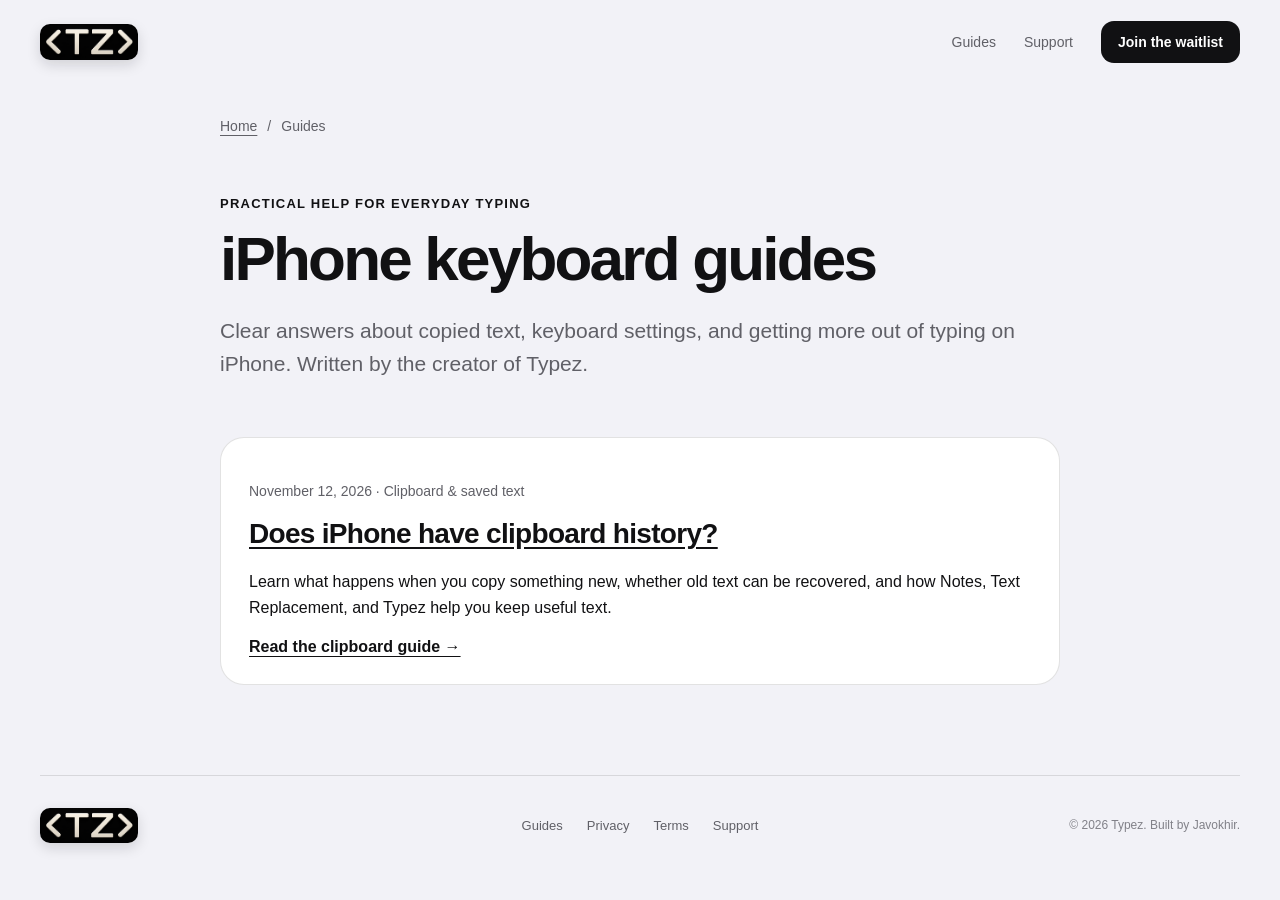
==== guides/index.html @ f47f4e6c "Schedule three weekly guides from a reviewed content queue" ====
<!doctype html>
<html lang="en">
  <head>
    <meta charset="utf-8" />
    <meta name="viewport" content="width=device-width, initial-scale=1" />
    <title>iPhone Keyboard Guides — Typez</title>
    <meta name="description" content="Practical iPhone keyboard guides from Typez. Learn about clipboard history, saving copied text, and making everyday typing easier." />
    <link rel="canonical" href="https://typez.app/guides/" />
    <meta property="og:title" content="iPhone Keyboard Guides" />
    <meta property="og:description" content="Practical iPhone keyboard guides from Typez. Learn about clipboard history, saving copied text, and making everyday typing easier." />
    <meta property="og:url" content="https://typez.app/guides/" />
    <meta property="og:type" content="website" />
    <meta property="og:image" content="https://typez.app/assets/typez-clipboard.jpg" />
    <meta property="og:image:alt" content="Typez keyboard clipboard with saved text" />
    <meta name="twitter:card" content="summary_large_image" />
    <meta name="theme-color" content="#f2f2f7" />
    <link rel="icon" type="image/png" href="/assets/typez-icon.png" />
    <link rel="apple-touch-icon" href="/assets/typez-icon.png" />
    <link rel="stylesheet" href="/styles.css?v=7" />
    <link rel="stylesheet" href="/guides.css?v=1" />
    <script type="application/ld+json">{
  "@context": "https://schema.org",
  "@type": "CollectionPage",
  "name": "iPhone keyboard guides",
  "url": "https://typez.app/guides/",
  "hasPart": {
    "@type": "Article",
    "headline": "Does iPhone Have Clipboard History? How to Save Copied Text",
    "url": "https://typez.app/guides/iphone-clipboard-history/"
  }
}</script>
  </head>
  <body>
    <a class="skip-link" href="#main-content">Skip to content</a>
    <header class="site-header shell">
      <a class="brand" href="/" aria-label="Typez home"><img class="brand-logo" src="/assets/typez-logo.png" width="450" height="165" alt="Typez" /></a>
      <nav class="site-nav" aria-label="Main navigation">
        <a class="mobile-link" href="/guides/">Guides</a>
        <a href="/support">Support</a>
        <a class="nav-cta" href="/#waitlist">Join the waitlist</a>
      </nav>
    </header>
    <main id="main-content" class="guide-shell shell">
      <nav class="breadcrumbs" aria-label="Breadcrumb"><a href="/">Home</a><span aria-hidden="true">/</span><span aria-current="page">Guides</span></nav>
      <header class="guides-header"><p class="eyebrow">Practical help for everyday typing</p><h1>iPhone keyboard guides</h1><p class="guide-deck">Clear answers about copied text, keyboard settings, and getting more out of typing on iPhone. Written by the creator of Typez.</p></header>
      <!-- GUIDE CARDS -->
      <article class="guide-card">
        <p class="guide-card-date"><time datetime="2026-11-12">November 12, 2026</time> · Clipboard &amp; saved text</p>
        <h2><a href="/guides/iphone-clipboard-history/">Does iPhone have clipboard history?</a></h2>
        <p>Learn what happens when you copy something new, whether old text can be recovered, and how Notes, Text Replacement, and Typez help you keep useful text.</p>
        <a class="guide-card-link" href="/guides/iphone-clipboard-history/">Read the clipboard guide →</a>
      </article>
      <!-- /GUIDE CARDS -->
    </main>
    <footer class="site-footer shell">
      <a class="footer-brand" href="/" aria-label="Typez home"><img class="brand-logo" src="/assets/typez-logo.png" width="450" height="165" alt="Typez" /></a>
      <div class="footer-links"><a href="/guides/">Guides</a><a href="/privacy.html">Privacy</a><a href="/terms.html">Terms</a><a href="/support">Support</a></div>
      <p>© 2026 Typez. Built by Javokhir.</p>
    </footer>
    <script defer src="https://cdn.vercel-insights.com/v1/script.js"></script>
  </body>
</html>
---- styles.css ----
:root {
  color-scheme: light;
  --canvas: #f2f2f7;
  --surface: #ffffff;
  --ink: #111113;
  --muted: #606067;
  --faint: #818188;
  --line: rgba(17, 17, 19, 0.12);
  --blue: #1769e0;
  --radius-large: 36px;
  --radius-medium: 26px;
  --shadow: 0 32px 90px rgba(20, 20, 24, 0.15),
    0 4px 18px rgba(20, 20, 24, 0.08);
}

* {
  box-sizing: border-box;
}

html {
  scroll-behavior: smooth;
}

body {
  margin: 0;
  overflow-x: hidden;
  background: var(--canvas);
  color: var(--ink);
  font-family: -apple-system, BlinkMacSystemFont, "SF Pro Display", "SF Pro Text",
    "Helvetica Neue", Arial, sans-serif;
  -webkit-font-smoothing: antialiased;
  text-rendering: optimizeLegibility;
}

a {
  color: inherit;
}

.shell {
  width: min(1200px, calc(100% - 48px));
  margin-inline: auto;
}

.site-header {
  display: flex;
  min-height: 84px;
  align-items: center;
  justify-content: space-between;
}

.brand,
.footer-brand {
  display: inline-flex;
  align-items: center;
  text-decoration: none;
}

.brand-logo {
  display: block;
  width: 98px;
  height: auto;
  border-radius: 10px;
  box-shadow: 0 5px 14px rgba(17, 17, 19, 0.14);
}

.site-nav {
  display: flex;
  align-items: center;
  gap: 28px;
  font-size: 14px;
}

.site-nav a,
.footer-links a {
  color: var(--muted);
  text-decoration: none;
  transition: color 160ms ease, background 160ms ease, transform 160ms ease;
}

.site-nav a:hover,
.footer-links a:hover,
.site-nav a[aria-current="page"],
.footer-links a[aria-current="page"] {
  color: var(--ink);
}

.site-nav .nav-cta {
  display: inline-grid;
  min-height: 42px;
  place-items: center;
  padding-inline: 17px;
  border-radius: 13px;
  background: var(--ink);
  color: white;
  font-weight: 650;
}

.site-nav .nav-cta:hover {
  background: #343438;
  color: white;
  transform: translateY(-1px);
}

.hero {
  display: grid;
  min-height: 760px;
  grid-template-columns: minmax(0, 0.94fr) minmax(470px, 1.06fr);
  align-items: center;
  gap: clamp(48px, 6vw, 84px);
  padding-block: 64px 112px;
}

.hero-copy {
  position: relative;
  z-index: 1;
}

.eyebrow {
  margin: 0 0 15px;
  color: var(--ink);
  font-size: 13px;
  font-weight: 730;
  letter-spacing: 0.095em;
  text-transform: uppercase;
}

h1,
h2,
h3,
p {
  text-wrap: pretty;
}

.hero h1 {
  max-width: 650px;
  margin: 0;
  font-size: clamp(58px, 5.6vw, 82px);
  font-weight: 740;
  letter-spacing: -0.07em;
  line-height: 0.92;
}

.hero-text {
  max-width: 560px;
  margin: 28px 0 0;
  color: var(--muted);
  font-size: clamp(19px, 1.8vw, 23px);
  letter-spacing: -0.025em;
  line-height: 1.42;
}

.hero-actions {
  display: flex;
  align-items: center;
  gap: 20px;
  margin-top: 34px;
}

.primary-button {
  display: inline-grid;
  min-height: 54px;
  place-items: center;
  padding: 0 22px;
  border: 0;
  border-radius: 15px;
  background: var(--ink);
  color: white;
  font-family: inherit;
  font-size: 15px;
  font-weight: 680;
  text-decoration: none;
  cursor: pointer;
  transition: background 160ms ease, transform 160ms ease;
}

.primary-button:hover {
  background: #343438;
  transform: translateY(-1px);
}

.visually-hidden {
  position: absolute;
  width: 1px;
  height: 1px;
  padding: 0;
  overflow: hidden;
  clip-path: inset(50%);
  white-space: nowrap;
}

.waitlist {
  margin-top: 30px;
  scroll-margin-top: 30px;
}

.waitlist-intro,
.waitlist-note,
.waitlist-status {
  color: var(--muted);
  font-size: 13px;
  line-height: 1.5;
}

.waitlist-intro {
  margin: 0 0 12px;
}

.waitlist-fields {
  display: flex;
  flex-wrap: wrap;
  gap: 10px;
}

.waitlist-fields input {
  flex: 1 1 190px;
  min-width: 0;
  min-height: 54px;
  padding: 0 16px;
  border: 1px solid var(--line);
  border-radius: 999px;
  background: var(--surface);
  color: var(--ink);
  font: inherit;
  font-size: 16px;
}

.waitlist-fields .primary-button {
  flex: 0 0 auto;
  border-radius: 999px;
}

.waitlist-fields input:focus-visible,
.primary-button:focus-visible {
  outline: 2px solid var(--blue);
  outline-offset: 3px;
}

.waitlist-fields button:disabled {
  opacity: 0.65;
  cursor: wait;
  transform: none;
}

.waitlist-status:empty {
  display: none;
}

.waitlist-status {
  margin: 12px 0 0;
  color: var(--ink);
}

.waitlist-status[data-error="true"] {
  color: #a12424;
}

.waitlist-note {
  margin: 12px 0 0;
}

.waitlist-note a {
  text-underline-offset: 3px;
}

.text-link {
  color: white;
  font-size: 15px;
  font-weight: 650;
  text-decoration: none;
}

.dark-link {
  color: var(--ink);
}

.text-link span {
  display: inline-block;
  margin-left: 4px;
  transition: transform 160ms ease;
}

.text-link:hover span {
  transform: translateX(3px);
}

.dark-link:hover span {
  transform: translateY(3px);
}

.hero-product {
  position: relative;
  display: grid;
  place-items: center;
}

.hero-product::before {
  position: absolute;
  width: 92%;
  aspect-ratio: 1;
  border-radius: 50%;
  background: linear-gradient(145deg, #ffffff 0%, #d9d9e1 100%);
  content: "";
  filter: blur(8px);
}

.demo-frame {
  position: relative;
  width: min(100%, 410px);
  margin: 0;
  padding: 9px;
  border: 1px solid rgba(255, 255, 255, 0.1);
  border-radius: 38px;
  background: #0a0a0c;
  box-shadow: var(--shadow);
  overflow: hidden;
  transform: rotate(1deg);
}

.demo-video {
  display: block;
  width: 100%;
  aspect-ratio: 1206 / 1754;
  border-radius: 29px 29px 20px 20px;
  background: #000;
  object-fit: cover;
}

.demo-frame figcaption {
  display: flex;
  min-height: 48px;
  align-items: center;
  justify-content: space-between;
  gap: 18px;
  padding: 5px 10px 0;
  color: rgba(255, 255, 255, 0.54);
  font-size: 11px;
  font-weight: 600;
}

.demo-frame figcaption span:first-child {
  display: inline-flex;
  align-items: center;
  gap: 7px;
  color: rgba(255, 255, 255, 0.82);
}

.demo-frame figcaption i {
  width: 7px;
  height: 7px;
  border-radius: 50%;
  background: #30d158;
  box-shadow: 0 0 0 4px rgba(48, 209, 88, 0.1);
}

.clipboard-section {
  padding-block: 12px 48px;
  scroll-margin-top: 30px;
}

.clipboard-card {
  display: grid;
  grid-template-columns: minmax(0, 0.86fr) minmax(480px, 1.14fr);
  align-items: center;
  gap: 36px;
  overflow: hidden;
  border: 1px solid var(--line);
  border-radius: var(--radius-large);
  background: var(--surface);
}

.clipboard-copy {
  padding: 64px 0 64px 64px;
}

.clipboard-copy h2 {
  max-width: 520px;
}

.clipboard-copy > p:not(.eyebrow) {
  max-width: 540px;
  margin: 24px 0 0;
  color: var(--muted);
  font-size: 18px;
  line-height: 1.55;
}

.clipboard-benefits {
  display: flex;
  flex-wrap: wrap;
  gap: 8px;
  margin: 30px 0 0;
  padding: 0;
  list-style: none;
}

.clipboard-benefits li {
  padding: 9px 12px;
  border: 1px solid var(--line);
  border-radius: 999px;
  background: var(--canvas);
  font-size: 12px;
  font-weight: 650;
}

.clipboard-media {
  align-self: center;
  margin: 20px;
  overflow: hidden;
  border-radius: 26px;
  background: #111113;
}

.clipboard-media img {
  display: block;
  width: 100%;
  height: auto;
}

.clipboard-media figcaption {
  display: flex;
  min-height: 46px;
  align-items: center;
  padding-inline: 18px;
  color: rgba(255, 255, 255, 0.72);
  font-size: 11px;
  font-weight: 620;
}

.clipboard-media figcaption::before {
  width: 7px;
  height: 7px;
  margin-right: 8px;
  border-radius: 50%;
  background: #30d158;
  box-shadow: 0 0 0 4px rgba(48, 209, 88, 0.1);
  content: "";
}

.feature-section {
  padding-block: 70px 64px;
  scroll-margin-top: 30px;
}

.section-heading {
  max-width: 850px;
  margin-bottom: 52px;
}

.section-heading h2,
.clipboard-copy h2,
.privacy-card h2,
.final-cta h2 {
  margin: 0;
  font-size: clamp(44px, 5vw, 72px);
  font-weight: 720;
  letter-spacing: -0.06em;
  line-height: 0.98;
}

.feature-grid {
  display: grid;
  grid-template-columns: repeat(3, 1fr);
  gap: 18px;
}

.feature-card {
  min-width: 0;
  min-height: 250px;
  padding: 30px;
  border: 1px solid var(--line);
  border-radius: var(--radius-medium);
  background: var(--surface);
}

.feature-number {
  color: var(--faint);
  font-family: ui-monospace, SFMono-Regular, Menlo, monospace;
  font-size: 11px;
  font-weight: 650;
  letter-spacing: 0.04em;
  text-transform: uppercase;
}

.feature-card h3 {
  margin: 52px 0 12px;
  font-size: clamp(27px, 2.6vw, 36px);
  font-weight: 690;
  letter-spacing: -0.045em;
  line-height: 1.02;
}

.feature-card p {
  max-width: 520px;
  margin: 0;
  color: var(--muted);
  font-size: 16px;
  line-height: 1.5;
}

.privacy-section {
  padding-block: 80px 72px;
  scroll-margin-top: 30px;
}

.privacy-card {
  display: grid;
  grid-template-columns: minmax(0, 1fr) minmax(360px, 0.86fr);
  align-items: end;
  gap: 72px;
  padding: 64px;
  border-radius: var(--radius-large);
  background: var(--ink);
  color: white;
}

.privacy-symbol {
  display: grid;
  width: 56px;
  height: 56px;
  place-items: center;
  margin-bottom: 42px;
  border: 1px solid rgba(255, 255, 255, 0.14);
  border-radius: 16px;
  background: rgba(255, 255, 255, 0.09);
  color: white;
  font-size: 30px;
  font-weight: 700;
}

.privacy-card .eyebrow {
  color: rgba(255, 255, 255, 0.54);
}

.privacy-card h2 {
  max-width: 620px;
}

.privacy-content > p {
  margin: 0 0 28px;
  color: rgba(255, 255, 255, 0.68);
  font-size: 18px;
  line-height: 1.55;
}

.privacy-points {
  margin: 0 0 30px;
  padding: 0;
  list-style: none;
}

.privacy-points li {
  position: relative;
  padding: 13px 0 13px 27px;
  border-top: 1px solid rgba(255, 255, 255, 0.12);
  color: rgba(255, 255, 255, 0.86);
  font-size: 14px;
  font-weight: 560;
}

.privacy-points li:last-child {
  border-bottom: 1px solid rgba(255, 255, 255, 0.12);
}

.privacy-points li::before {
  position: absolute;
  top: 13px;
  left: 2px;
  color: white;
  content: "✓";
  font-weight: 760;
}

.final-cta {
  padding-block: 88px 104px;
  text-align: center;
}

.final-cta .hero-text {
  margin-inline: auto;
}

.final-cta h2 {
  max-width: 900px;
  margin-inline: auto;
}

.final-download {
  margin-top: 34px;
}

.site-footer {
  display: grid;
  grid-template-columns: 1fr auto 1fr;
  align-items: center;
  gap: 32px;
  padding-block: 32px;
  border-top: 1px solid var(--line);
}

.footer-links {
  display: flex;
  flex-wrap: wrap;
  gap: 24px;
  font-size: 13px;
}

.site-footer > p {
  margin: 0;
  color: var(--faint);
  font-size: 12px;
  text-align: right;
}

.legal-page {
  max-width: 900px;
  padding-block: 100px 120px;
}

.legal-header {
  padding-bottom: 60px;
  border-bottom: 1px solid var(--line);
}

.legal-header h1 {
  margin: 0;
  font-size: clamp(58px, 8vw, 92px);
  font-weight: 720;
  letter-spacing: -0.07em;
  line-height: 0.95;
}

.legal-updated {
  margin: 20px 0 0;
  color: var(--faint);
  font-size: 13px;
}

.legal-intro {
  max-width: 730px;
  margin: 34px 0 0;
  color: var(--muted);
  font-size: 21px;
  line-height: 1.55;
}

.legal-content {
  padding-top: 30px;
}

.legal-content section {
  padding-block: 34px;
  border-bottom: 1px solid var(--line);
}

.legal-content h2 {
  margin: 0 0 18px;
  font-size: 24px;
  font-weight: 680;
  letter-spacing: -0.025em;
}

.legal-content p,
.legal-content li {
  color: var(--muted);
  font-size: 16px;
  line-height: 1.75;
}

.legal-content p {
  margin: 0;
}

.legal-content p + p,
.legal-content ul + p {
  margin-top: 16px;
}

.legal-content ul {
  margin: 14px 0 0;
  padding-left: 22px;
}

.legal-content li + li {
  margin-top: 7px;
}

.legal-content a {
  color: var(--blue);
  text-underline-offset: 3px;
}

.legal-footer {
  max-width: 1200px;
}

.support-page {
  padding-block: 90px 100px;
}

.support-hero {
  display: grid;
  grid-template-columns: minmax(0, 1.2fr) minmax(0, 0.8fr);
  align-items: center;
  gap: 64px;
}

.support-hero h1 {
  margin: 0;
  font-size: clamp(52px, 6.5vw, 84px);
  font-weight: 740;
  letter-spacing: -0.065em;
  line-height: 0.98;
}

.support-intro {
  max-width: 540px;
  margin: 28px 0 0;
  color: var(--muted);
  font-size: 20px;
  line-height: 1.55;
}

.support-contact {
  padding: 36px;
  border: 1px solid var(--line);
  border-radius: var(--radius-medium);
  background: var(--surface);
}

.support-contact h2 {
  margin: 0 0 16px;
  font-size: 30px;
  letter-spacing: -0.04em;
}

.support-contact p:not(.eyebrow) {
  color: var(--muted);
  font-size: 16px;
  line-height: 1.6;
}

.support-email {
  display: inline-block;
  margin-block: 8px;
  font-size: clamp(20px, 2.3vw, 28px);
  font-weight: 650;
  letter-spacing: -0.035em;
  overflow-wrap: anywhere;
  text-underline-offset: 5px;
}

.support-contact .support-contact-note {
  margin-bottom: 0;
  font-size: 13px;
}

.support-help {
  display: grid;
  grid-template-columns: minmax(0, 0.65fr) minmax(0, 1fr);
  gap: 64px;
  margin-top: 100px;
  padding-top: 64px;
  border-top: 1px solid var(--line);
}

.support-section-heading h2 {
  margin: 0;
  font-size: clamp(32px, 3.5vw, 44px);
  font-weight: 720;
  letter-spacing: -0.05em;
  line-height: 1.08;
}

.support-questions details {
  padding-block: 22px;
  border-bottom: 1px solid var(--line);
}

.support-questions details:first-child {
  padding-top: 0;
}

.support-questions summary {
  cursor: pointer;
  font-size: 18px;
  font-weight: 650;
  line-height: 1.5;
}

.support-answer {
  padding-top: 12px;
}

.support-answer p,
.support-answer li {
  color: var(--muted);
  font-size: 16px;
  line-height: 1.75;
}

.support-answer p {
  margin: 0;
}

.support-answer p + p {
  margin-top: 14px;
}

.support-answer ol,
.support-answer ul {
  margin: 0 0 14px;
  padding-left: 24px;
}

.support-answer li + li {
  margin-top: 6px;
}

.support-answer a {
  color: var(--blue);
  text-underline-offset: 3px;
}

.support-page a:focus-visible,
.support-questions summary:focus-visible {
  outline: 2px solid var(--blue);
  outline-offset: 5px;
  border-radius: 4px;
}

@media (max-width: 1020px) {
  .hero {
    min-height: 0;
    grid-template-columns: 1fr;
    gap: 72px;
    padding-block: 96px 110px;
  }

  .hero-copy {
    max-width: 760px;
    margin-inline: auto;
    text-align: center;
  }

  .hero h1,
  .hero-text {
    margin-inline: auto;
  }

  .hero-actions {
    justify-content: center;
  }

  .waitlist {
    max-width: 520px;
    margin-inline: auto;
  }

  .hero-product {
    width: min(100%, 620px);
    margin-inline: auto;
  }

  .clipboard-card {
    grid-template-columns: 1fr;
    gap: 0;
  }

  .clipboard-copy {
    padding: 52px 52px 28px;
  }

  .clipboard-media {
    margin: 0 24px 24px;
  }

  .privacy-card {
    grid-template-columns: 1fr;
    align-items: start;
    gap: 52px;
  }

  .privacy-symbol {
    margin-bottom: 34px;
  }
}

@media (max-width: 720px) {
  .support-page {
    padding-block: 56px 72px;
  }

  .support-hero,
  .support-help {
    grid-template-columns: 1fr;
    gap: 32px;
  }

  .support-intro {
    font-size: 18px;
  }

  .support-contact {
    padding: 26px;
  }

  .support-email {
    font-size: 25px;
  }

  .support-help {
    margin-top: 56px;
    padding-top: 40px;
  }

  .shell {
    width: min(100% - 28px, 1200px);
  }

  .site-header {
    min-height: 70px;
  }

  .brand-logo {
    width: 88px;
    border-radius: 9px;
  }

  .site-nav {
    gap: 13px;
  }

  .site-nav > a {
    display: none;
  }

  .site-nav > .nav-cta,
  .site-nav > .mobile-link {
    display: inline-grid;
  }

  .site-nav .nav-cta {
    min-height: 39px;
    padding-inline: 14px;
    border-radius: 12px;
  }

  .hero {
    gap: 56px;
    padding-block: 72px 90px;
  }

  .hero h1 {
    font-size: clamp(52px, 15.5vw, 72px);
  }

  .hero-text {
    font-size: 18px;
  }

  .hero-actions {
    flex-direction: column;
  }

  .primary-button {
    width: min(100%, 340px);
  }

  .waitlist-fields .primary-button {
    flex: 1 0 auto;
  }

  .demo-frame {
    width: min(100%, 390px);
    border-radius: 32px;
    transform: none;
  }

  .demo-video {
    border-radius: 24px 24px 16px 16px;
  }

  .feature-section {
    padding-block: 82px 36px;
  }

  .clipboard-section {
    padding-block: 8px 28px;
  }

  .clipboard-card {
    border-radius: 28px;
  }

  .clipboard-copy {
    padding: 34px 24px 24px;
  }

  .clipboard-copy > p:not(.eyebrow) {
    margin-top: 20px;
    font-size: 17px;
  }

  .clipboard-benefits {
    margin-top: 24px;
  }

  .clipboard-media {
    margin: 0 12px 12px;
    border-radius: 20px;
  }

  .section-heading {
    margin-bottom: 34px;
  }

  .section-heading h2,
  .clipboard-copy h2,
  .privacy-card h2,
  .final-cta h2 {
    font-size: clamp(40px, 12vw, 56px);
  }

  .feature-grid {
    grid-template-columns: 1fr;
  }

  .feature-card {
    min-height: 0;
    padding: 24px;
    border-radius: 24px;
  }

  .feature-card h3 {
    margin-top: 34px;
  }

  .privacy-section {
    padding-block: 64px 38px;
  }

  .privacy-card {
    gap: 38px;
    padding: 34px 24px;
    border-radius: 28px;
  }

  .privacy-symbol {
    margin-bottom: 30px;
  }

  .privacy-content > p {
    font-size: 17px;
  }

  .final-cta {
    padding-block: 72px 88px;
  }

  .site-footer {
    grid-template-columns: 1fr auto;
  }

  .site-footer > p {
    grid-column: 1 / -1;
    text-align: left;
  }

  .footer-links {
    gap: 15px;
  }

  .legal-page {
    padding-block: 70px 90px;
  }

  .legal-header {
    padding-bottom: 44px;
  }

  .legal-header h1 {
    font-size: clamp(52px, 16vw, 72px);
  }

  .legal-intro {
    font-size: 18px;
  }
}

@media (prefers-reduced-motion: reduce) {
  html {
    scroll-behavior: auto;
  }

  *,
  *::before,
  *::after {
    scroll-behavior: auto !important;
    animation-duration: 0.01ms !important;
    animation-iteration-count: 1 !important;
    transition-duration: 0.01ms !important;
  }
}
---- guides.css ----
.skip-link { position: absolute; top: -80px; left: 16px; z-index: 10; padding: 12px 18px; background: var(--ink); color: white; }
.skip-link:focus { top: 12px; }
.guide-shell { max-width: 840px; padding-block: 34px 90px; }
.breadcrumbs { display: flex; flex-wrap: wrap; gap: 10px; margin-bottom: 44px; color: var(--muted); font-size: 14px; }
.breadcrumbs a { text-underline-offset: 4px; }
.guide-header h1, .guides-header h1 { margin: 14px 0 22px; font-size: clamp(36px, 6vw, 62px); line-height: 1.08; letter-spacing: -0.045em; text-wrap: balance; }
.guide-deck { color: var(--muted); font-size: 21px; line-height: 1.55; }
.guide-byline { margin: 24px 0 34px; color: var(--muted); font-size: 14px; line-height: 1.7; }
.guide-answer, .guide-toc, .guide-cta, .guide-card { padding: 28px; border: 1px solid var(--line); border-radius: 24px; background: var(--surface); }
.guide-body { font-size: 18px; line-height: 1.75; overflow-wrap: break-word; }
.guide-body h2 { margin: 52px 0 18px; font-size: clamp(26px, 4vw, 34px); line-height: 1.2; letter-spacing: -0.025em; scroll-margin-top: 24px; }
.guide-body h3 { margin: 28px 0 12px; font-size: 22px; line-height: 1.3; }
.guide-body p { margin: 16px 0; }
.guide-body li + li { margin-top: 10px; }
.guide-body a:not(.primary-button), .guide-card a { text-underline-offset: 4px; }
.guide-answer p { margin: 0; }
.guide-toc { margin-top: 26px; }
.guide-toc h2, .guide-cta h2 { margin: 0 0 16px; }
.guide-toc ol { margin-bottom: 0; padding-left: 24px; }
.guide-figure { margin: 32px 0; }
.guide-figure img { display: block; width: 100%; height: auto; border-radius: 20px; }
.guide-figure figcaption { margin-top: 12px; color: var(--muted); font-size: 14px; line-height: 1.5; }
.guide-table-wrap { overflow-x: auto; margin-block: 24px; border: 1px solid var(--line); border-radius: 16px; }
.guide-table { width: 100%; border-collapse: collapse; font-size: 16px; background: var(--surface); }
.guide-table caption { padding: 16px; text-align: left; font-weight: 650; }
.guide-table th, .guide-table td { padding: 16px; border-top: 1px solid var(--line); text-align: left; vertical-align: top; }
.guide-table th { font-weight: 650; }
.guide-cta { margin-top: 48px; }
.guide-cta .primary-button { margin-top: 8px; text-decoration: none; }
.guide-sources { font-size: 16px; color: var(--muted); }
.guides-header { padding-block: 18px 36px; }
.guide-card h2 { margin: 12px 0 18px; font-size: 28px; line-height: 1.2; letter-spacing: -0.025em; }
.guide-card p { line-height: 1.65; }
.guide-card-date { color: var(--muted); font-size: 14px; }
.guide-card-link { font-weight: 650; }
@media (max-width: 720px) {
  .guide-shell { padding-top: 22px; }
  .breadcrumbs { margin-bottom: 30px; }
  .guide-deck { font-size: 19px; }
  .guide-body { font-size: 17px; }
  .guide-answer, .guide-toc, .guide-cta, .guide-card { padding: 22px; }
  .guide-table th, .guide-table td { padding: 12px; }
}
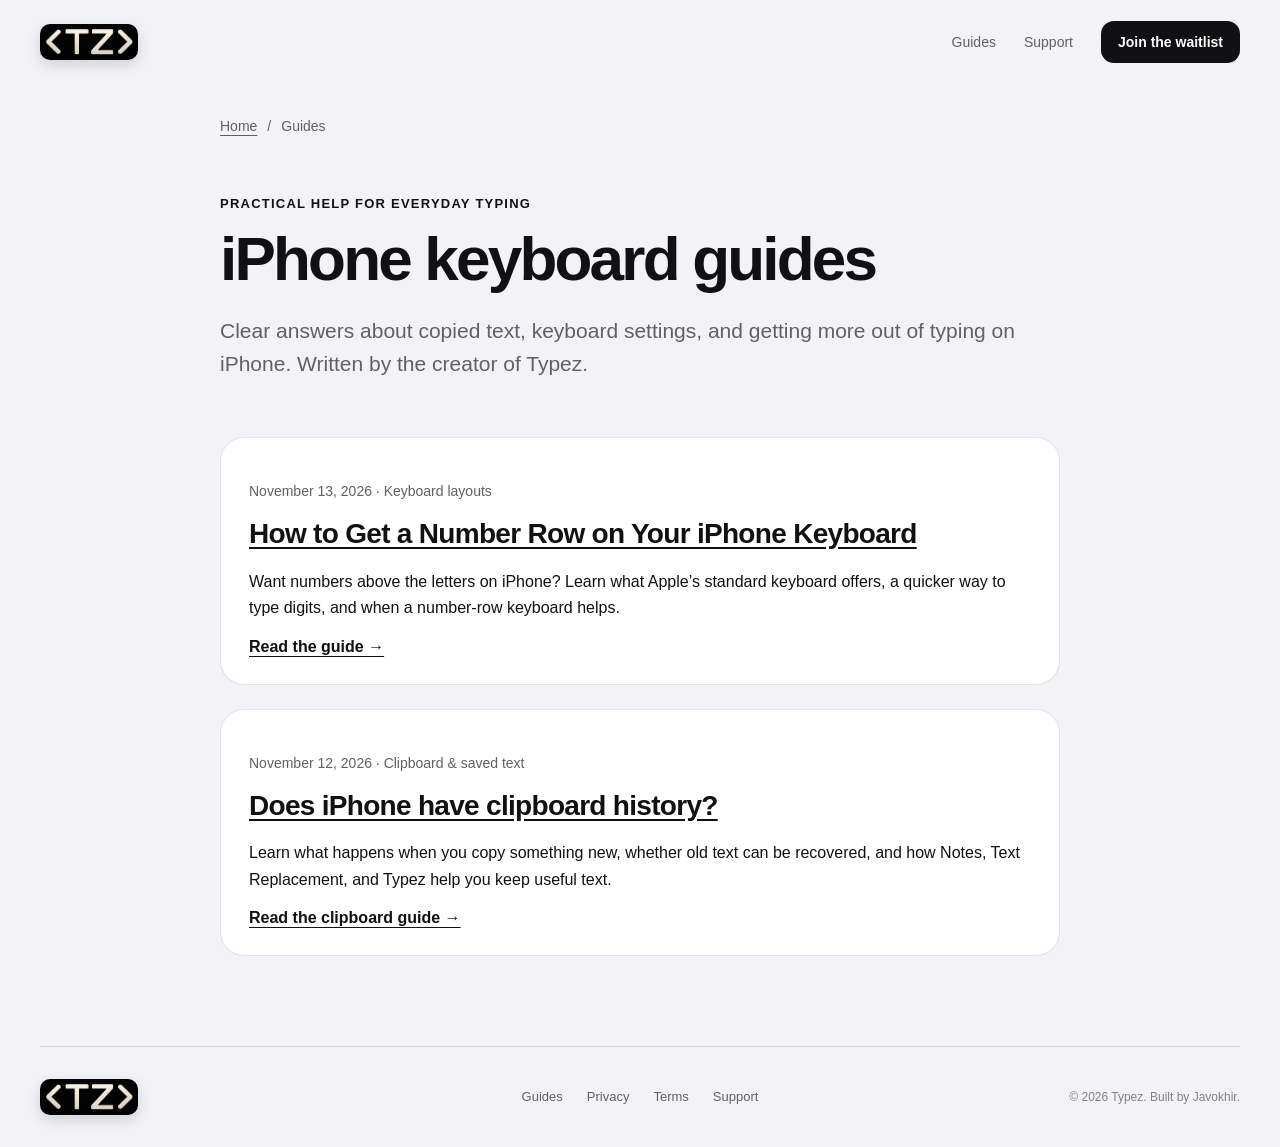
==== commit b4cbd96f: "Publish scheduled iPhone keyboard guide" ====
--- a/guides/index.html
+++ b/guides/index.html
@@ -23,11 +23,18 @@
   "@type": "CollectionPage",
   "name": "iPhone keyboard guides",
   "url": "https://typez.app/guides/",
-  "hasPart": {
-    "@type": "Article",
-    "headline": "Does iPhone Have Clipboard History? How to Save Copied Text",
-    "url": "https://typez.app/guides/iphone-clipboard-history/"
-  }
+  "hasPart": [
+    {
+      "@type": "Article",
+      "headline": "Does iPhone Have Clipboard History? How to Save Copied Text",
+      "url": "https://typez.app/guides/iphone-clipboard-history/"
+    },
+    {
+      "@type": "Article",
+      "headline": "How to Get a Number Row on Your iPhone Keyboard",
+      "url": "https://typez.app/guides/iphone-keyboard-number-row/"
+    }
+  ]
 }</script>
   </head>
   <body>
@@ -45,6 +52,12 @@
       <header class="guides-header"><p class="eyebrow">Practical help for everyday typing</p><h1>iPhone keyboard guides</h1><p class="guide-deck">Clear answers about copied text, keyboard settings, and getting more out of typing on iPhone. Written by the creator of Typez.</p></header>
       <!-- GUIDE CARDS -->
       <article class="guide-card">
+        <p class="guide-card-date"><time datetime="2026-11-13">November 13, 2026</time> · Keyboard layouts</p>
+        <h2><a href="/guides/iphone-keyboard-number-row/">How to Get a Number Row on Your iPhone Keyboard</a></h2>
+        <p>Want numbers above the letters on iPhone? Learn what Apple’s standard keyboard offers, a quicker way to type digits, and when a number-row keyboard helps.</p>
+        <a class="guide-card-link" href="/guides/iphone-keyboard-number-row/">Read the guide →</a>
+      </article>
+      <article class="guide-card">
         <p class="guide-card-date"><time datetime="2026-11-12">November 12, 2026</time> · Clipboard &amp; saved text</p>
         <h2><a href="/guides/iphone-clipboard-history/">Does iPhone have clipboard history?</a></h2>
         <p>Learn what happens when you copy something new, whether old text can be recovered, and how Notes, Text Replacement, and Typez help you keep useful text.</p>
--- a/guides.css
+++ b/guides.css
@@ -30,6 +30,7 @@
 .guide-sources { font-size: 16px; color: var(--muted); }
 .guides-header { padding-block: 18px 36px; }
 .guide-card h2 { margin: 12px 0 18px; font-size: 28px; line-height: 1.2; letter-spacing: -0.025em; }
+.guide-card + .guide-card { margin-top: 24px; }
 .guide-card p { line-height: 1.65; }
 .guide-card-date { color: var(--muted); font-size: 14px; }
 .guide-card-link { font-weight: 650; }
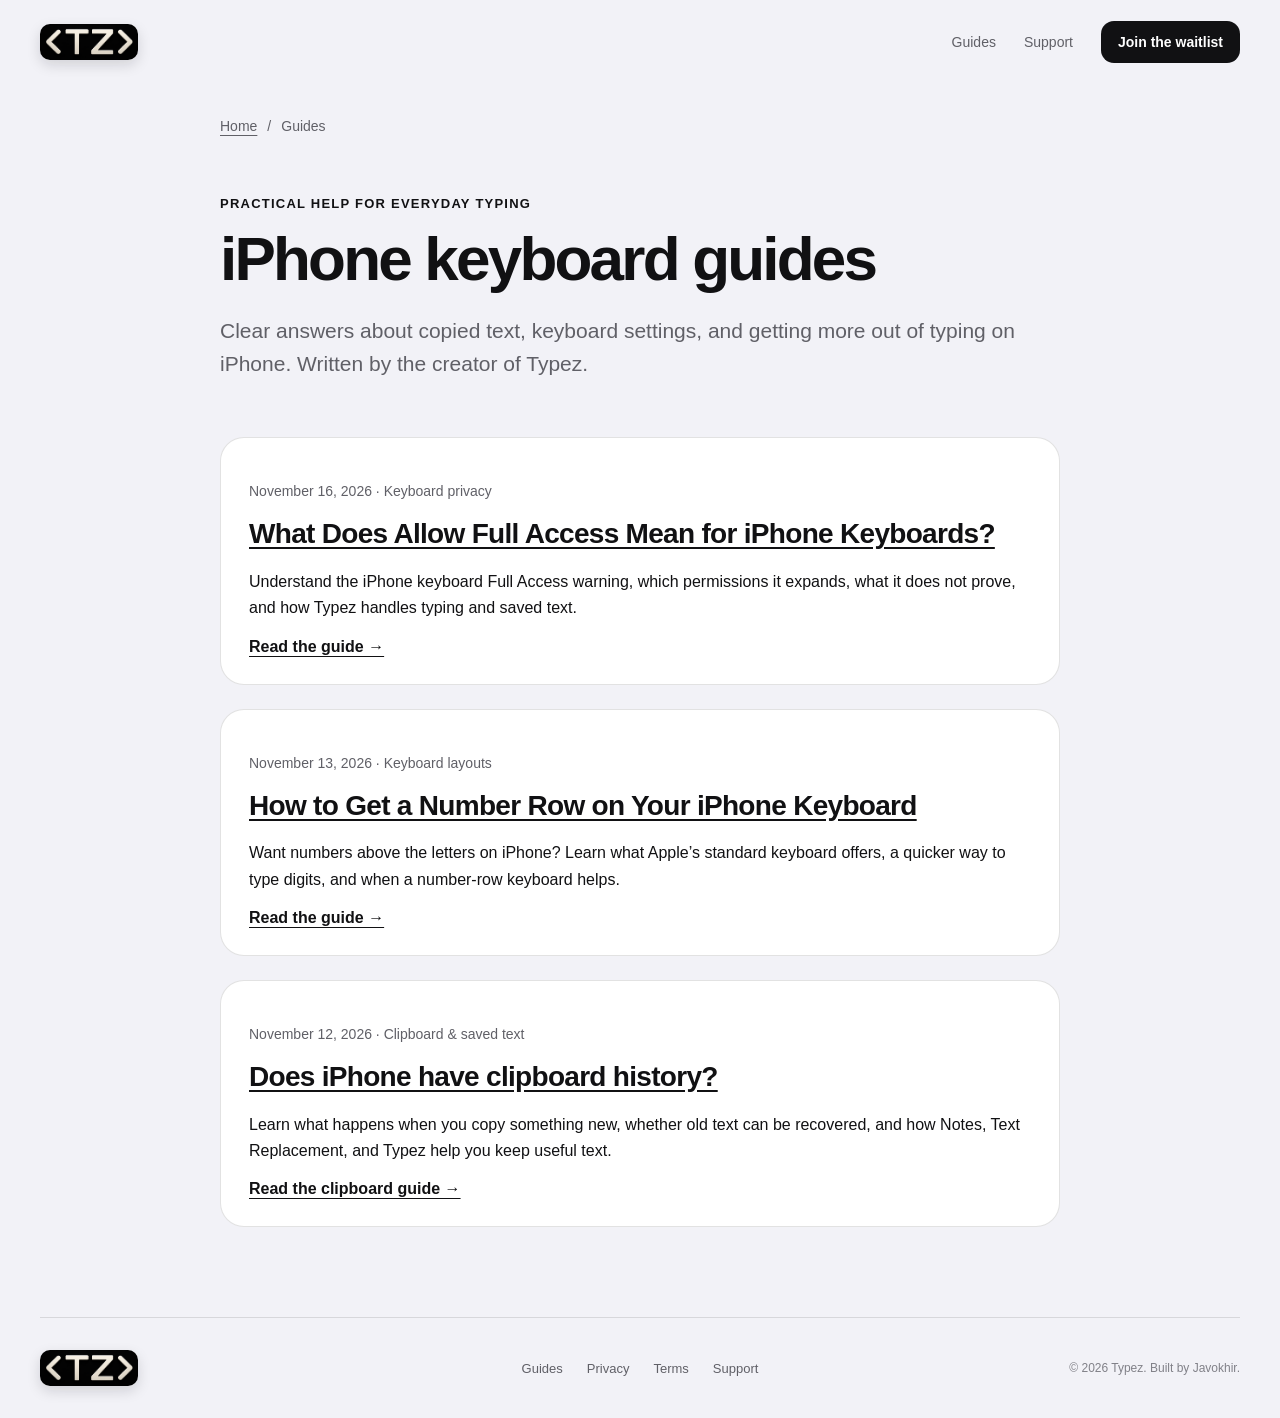
==== commit 47caf0f7: "Publish scheduled iPhone keyboard guide" ====
--- a/guides/index.html
+++ b/guides/index.html
@@ -33,6 +33,11 @@
       "@type": "Article",
       "headline": "How to Get a Number Row on Your iPhone Keyboard",
       "url": "https://typez.app/guides/iphone-keyboard-number-row/"
+    },
+    {
+      "@type": "Article",
+      "headline": "What Does Allow Full Access Mean for iPhone Keyboards?",
+      "url": "https://typez.app/guides/iphone-keyboard-full-access/"
     }
   ]
 }</script>
@@ -51,6 +56,12 @@
       <nav class="breadcrumbs" aria-label="Breadcrumb"><a href="/">Home</a><span aria-hidden="true">/</span><span aria-current="page">Guides</span></nav>
       <header class="guides-header"><p class="eyebrow">Practical help for everyday typing</p><h1>iPhone keyboard guides</h1><p class="guide-deck">Clear answers about copied text, keyboard settings, and getting more out of typing on iPhone. Written by the creator of Typez.</p></header>
       <!-- GUIDE CARDS -->
+      <article class="guide-card">
+        <p class="guide-card-date"><time datetime="2026-11-16">November 16, 2026</time> · Keyboard privacy</p>
+        <h2><a href="/guides/iphone-keyboard-full-access/">What Does Allow Full Access Mean for iPhone Keyboards?</a></h2>
+        <p>Understand the iPhone keyboard Full Access warning, which permissions it expands, what it does not prove, and how Typez handles typing and saved text.</p>
+        <a class="guide-card-link" href="/guides/iphone-keyboard-full-access/">Read the guide →</a>
+      </article>
       <article class="guide-card">
         <p class="guide-card-date"><time datetime="2026-11-13">November 13, 2026</time> · Keyboard layouts</p>
         <h2><a href="/guides/iphone-keyboard-number-row/">How to Get a Number Row on Your iPhone Keyboard</a></h2>
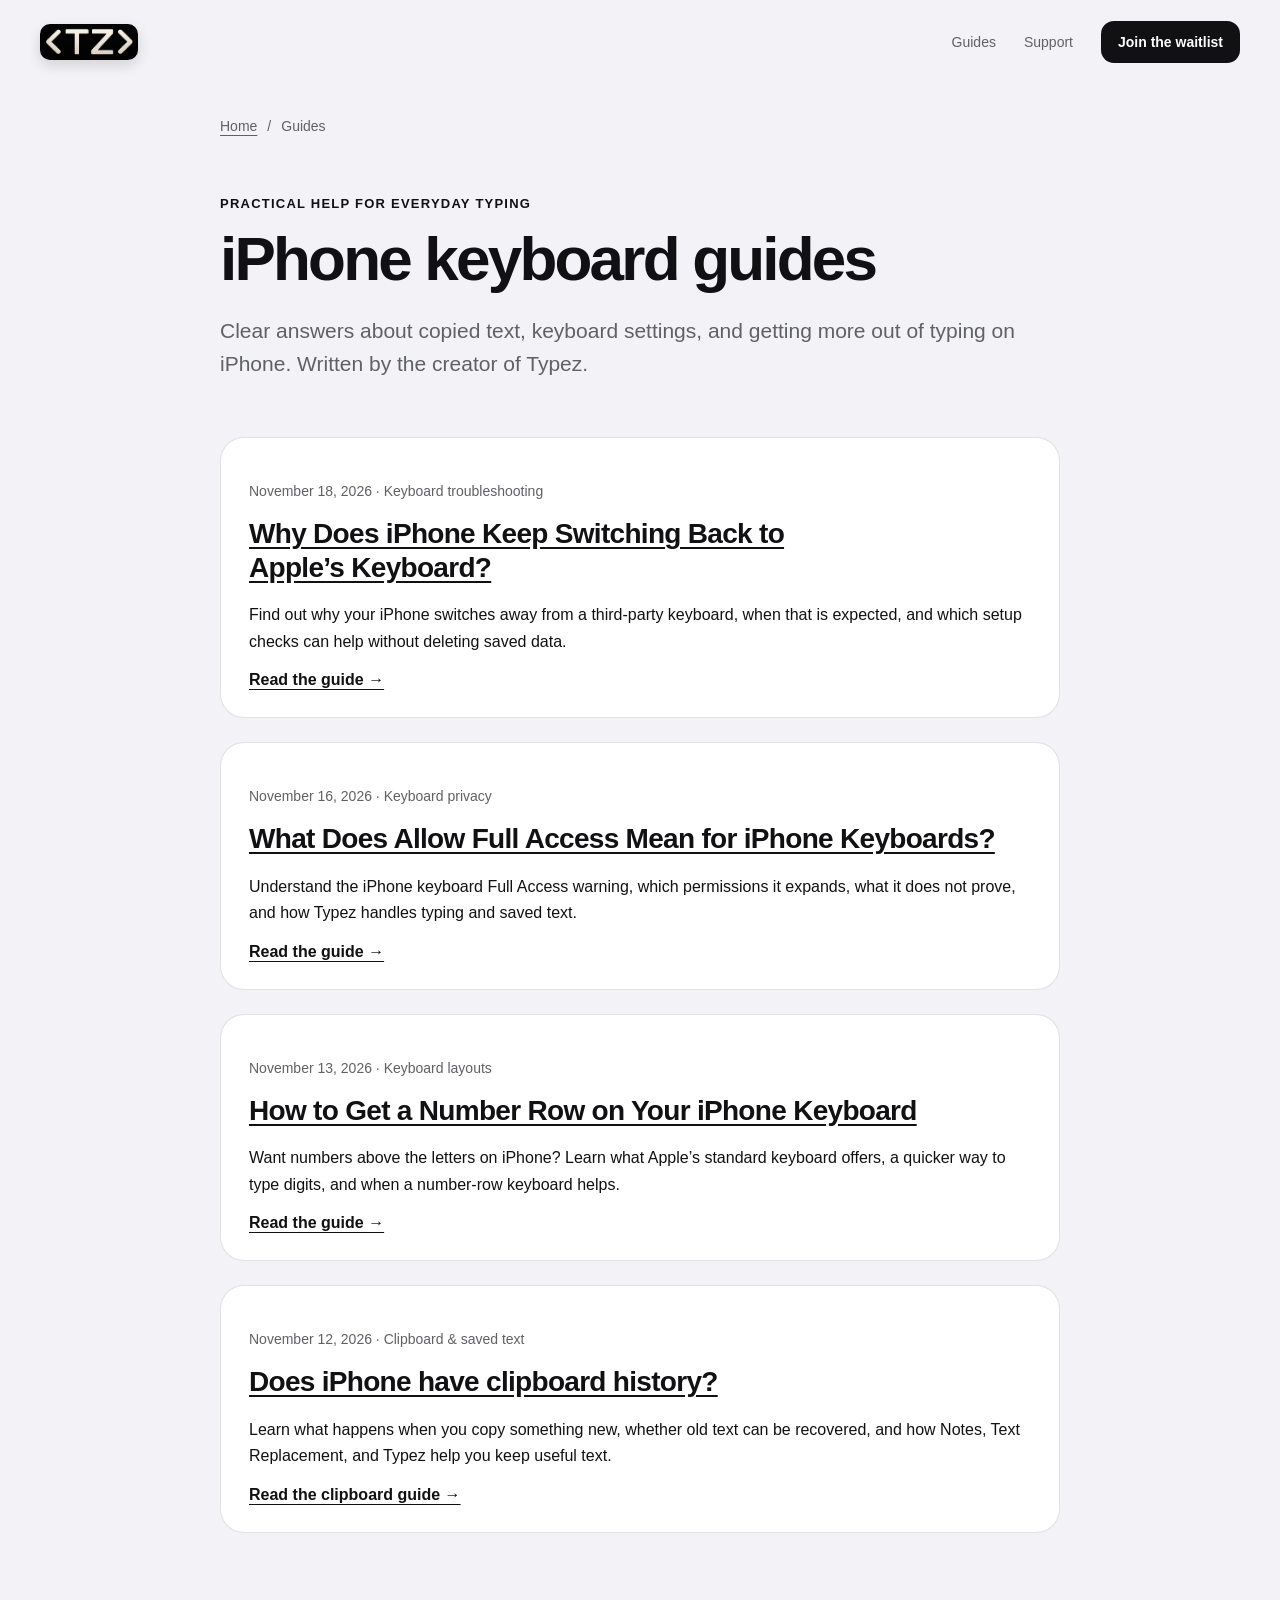
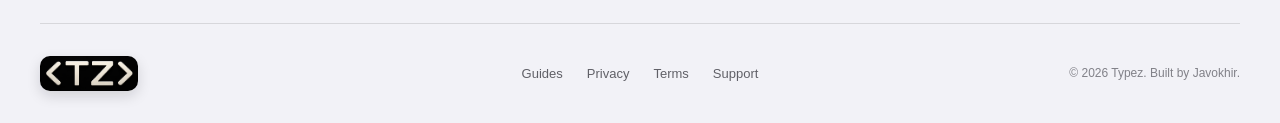
==== commit 78cf6a72: "Publish scheduled iPhone keyboard guide" ====
--- a/guides/index.html
+++ b/guides/index.html
@@ -38,6 +38,11 @@
       "@type": "Article",
       "headline": "What Does Allow Full Access Mean for iPhone Keyboards?",
       "url": "https://typez.app/guides/iphone-keyboard-full-access/"
+    },
+    {
+      "@type": "Article",
+      "headline": "Why Does iPhone Keep Switching Back to Apple’s Keyboard?",
+      "url": "https://typez.app/guides/iphone-keeps-switching-keyboards/"
     }
   ]
 }</script>
@@ -56,6 +61,12 @@
       <nav class="breadcrumbs" aria-label="Breadcrumb"><a href="/">Home</a><span aria-hidden="true">/</span><span aria-current="page">Guides</span></nav>
       <header class="guides-header"><p class="eyebrow">Practical help for everyday typing</p><h1>iPhone keyboard guides</h1><p class="guide-deck">Clear answers about copied text, keyboard settings, and getting more out of typing on iPhone. Written by the creator of Typez.</p></header>
       <!-- GUIDE CARDS -->
+      <article class="guide-card">
+        <p class="guide-card-date"><time datetime="2026-11-18">November 18, 2026</time> · Keyboard troubleshooting</p>
+        <h2><a href="/guides/iphone-keeps-switching-keyboards/">Why Does iPhone Keep Switching Back to Apple’s Keyboard?</a></h2>
+        <p>Find out why your iPhone switches away from a third-party keyboard, when that is expected, and which setup checks can help without deleting saved data.</p>
+        <a class="guide-card-link" href="/guides/iphone-keeps-switching-keyboards/">Read the guide →</a>
+      </article>
       <article class="guide-card">
         <p class="guide-card-date"><time datetime="2026-11-16">November 16, 2026</time> · Keyboard privacy</p>
         <h2><a href="/guides/iphone-keyboard-full-access/">What Does Allow Full Access Mean for iPhone Keyboards?</a></h2>
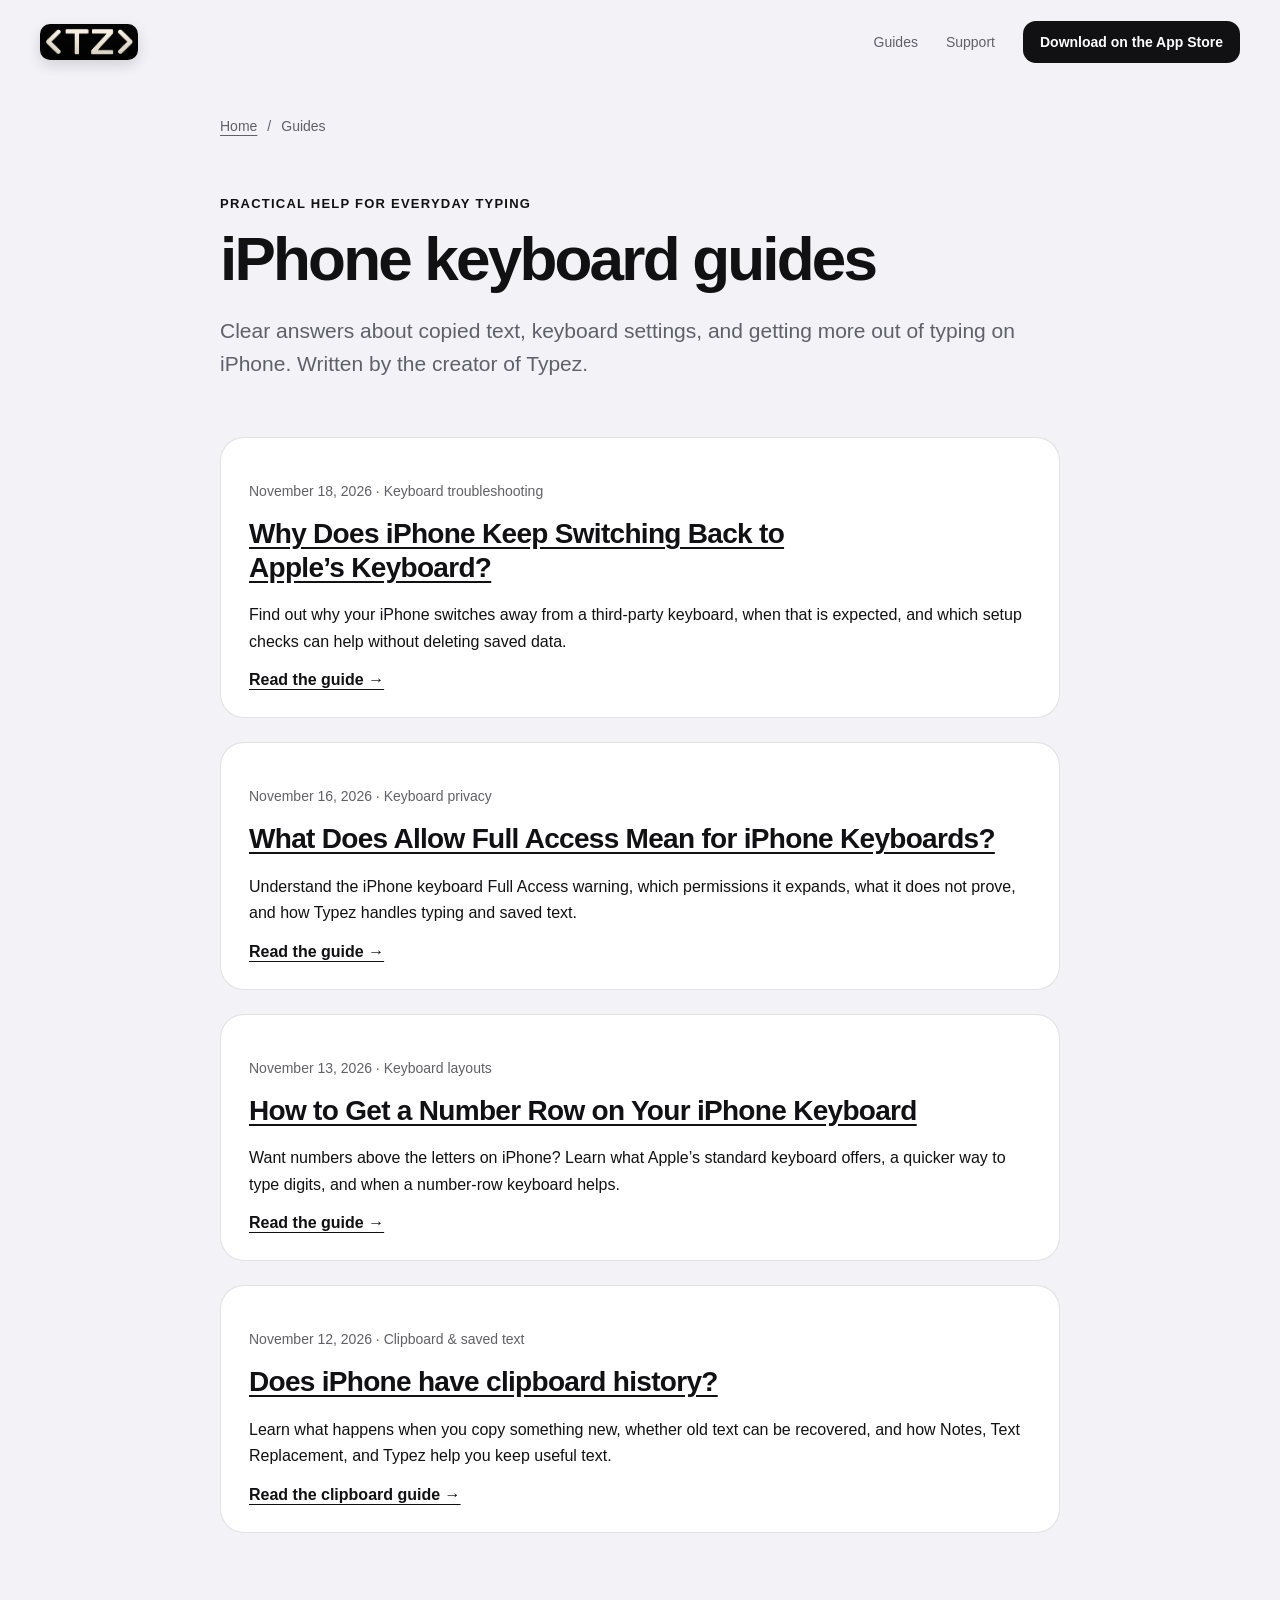
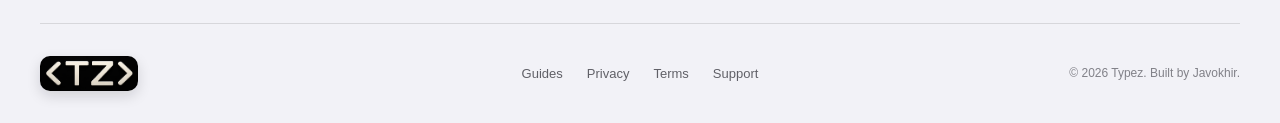
==== commit 90942c4e: "Replace Typez waitlist with App Store downloads" ====
--- a/guides/index.html
+++ b/guides/index.html
@@ -16,7 +16,7 @@
     <meta name="theme-color" content="#f2f2f7" />
     <link rel="icon" type="image/png" href="/assets/typez-icon.png" />
     <link rel="apple-touch-icon" href="/assets/typez-icon.png" />
-    <link rel="stylesheet" href="/styles.css?v=7" />
+    <link rel="stylesheet" href="/styles.css?v=8" />
     <link rel="stylesheet" href="/guides.css?v=1" />
     <script type="application/ld+json">{
   "@context": "https://schema.org",
@@ -54,7 +54,7 @@
       <nav class="site-nav" aria-label="Main navigation">
         <a class="mobile-link" href="/guides/">Guides</a>
         <a href="/support">Support</a>
-        <a class="nav-cta" href="/#waitlist">Join the waitlist</a>
+        <a class="nav-cta" href="https://apps.apple.com/us/app/typez/id6805516315">Download on the App Store</a>
       </nav>
     </header>
     <main id="main-content" class="guide-shell shell">
--- a/styles.css
+++ b/styles.css
@@ -93,6 +93,8 @@
   background: var(--ink);
   color: white;
   font-weight: 650;
+  text-align: center;
+  text-wrap: balance;
 }
 
 .site-nav .nav-cta:hover {
@@ -178,88 +180,9 @@
   transform: translateY(-1px);
 }
 
-.visually-hidden {
-  position: absolute;
-  width: 1px;
-  height: 1px;
-  padding: 0;
-  overflow: hidden;
-  clip-path: inset(50%);
-  white-space: nowrap;
-}
-
-.waitlist {
-  margin-top: 30px;
-  scroll-margin-top: 30px;
-}
-
-.waitlist-intro,
-.waitlist-note,
-.waitlist-status {
-  color: var(--muted);
-  font-size: 13px;
-  line-height: 1.5;
-}
-
-.waitlist-intro {
-  margin: 0 0 12px;
-}
-
-.waitlist-fields {
-  display: flex;
-  flex-wrap: wrap;
-  gap: 10px;
-}
-
-.waitlist-fields input {
-  flex: 1 1 190px;
-  min-width: 0;
-  min-height: 54px;
-  padding: 0 16px;
-  border: 1px solid var(--line);
-  border-radius: 999px;
-  background: var(--surface);
-  color: var(--ink);
-  font: inherit;
-  font-size: 16px;
-}
-
-.waitlist-fields .primary-button {
-  flex: 0 0 auto;
-  border-radius: 999px;
-}
-
-.waitlist-fields input:focus-visible,
 .primary-button:focus-visible {
   outline: 2px solid var(--blue);
   outline-offset: 3px;
-}
-
-.waitlist-fields button:disabled {
-  opacity: 0.65;
-  cursor: wait;
-  transform: none;
-}
-
-.waitlist-status:empty {
-  display: none;
-}
-
-.waitlist-status {
-  margin: 12px 0 0;
-  color: var(--ink);
-}
-
-.waitlist-status[data-error="true"] {
-  color: #a12424;
-}
-
-.waitlist-note {
-  margin: 12px 0 0;
-}
-
-.waitlist-note a {
-  text-underline-offset: 3px;
 }
 
 .text-link {
@@ -575,10 +498,6 @@
   text-align: center;
 }
 
-.final-cta .hero-text {
-  margin-inline: auto;
-}
-
 .final-cta h2 {
   max-width: 900px;
   margin-inline: auto;
@@ -851,11 +770,6 @@
     justify-content: center;
   }
 
-  .waitlist {
-    max-width: 520px;
-    margin-inline: auto;
-  }
-
   .hero-product {
     width: min(100%, 620px);
     margin-inline: auto;
@@ -964,10 +878,6 @@
 
   .primary-button {
     width: min(100%, 340px);
-  }
-
-  .waitlist-fields .primary-button {
-    flex: 1 0 auto;
   }
 
   .demo-frame {
@@ -1084,6 +994,20 @@
 
   .legal-intro {
     font-size: 18px;
+  }
+}
+
+@media (max-width: 400px) {
+  .site-header .brand-logo {
+    width: 72px;
+  }
+
+  .site-nav {
+    gap: 10px;
+  }
+
+  .site-nav .nav-cta {
+    padding: 5px 8px;
   }
 }
 
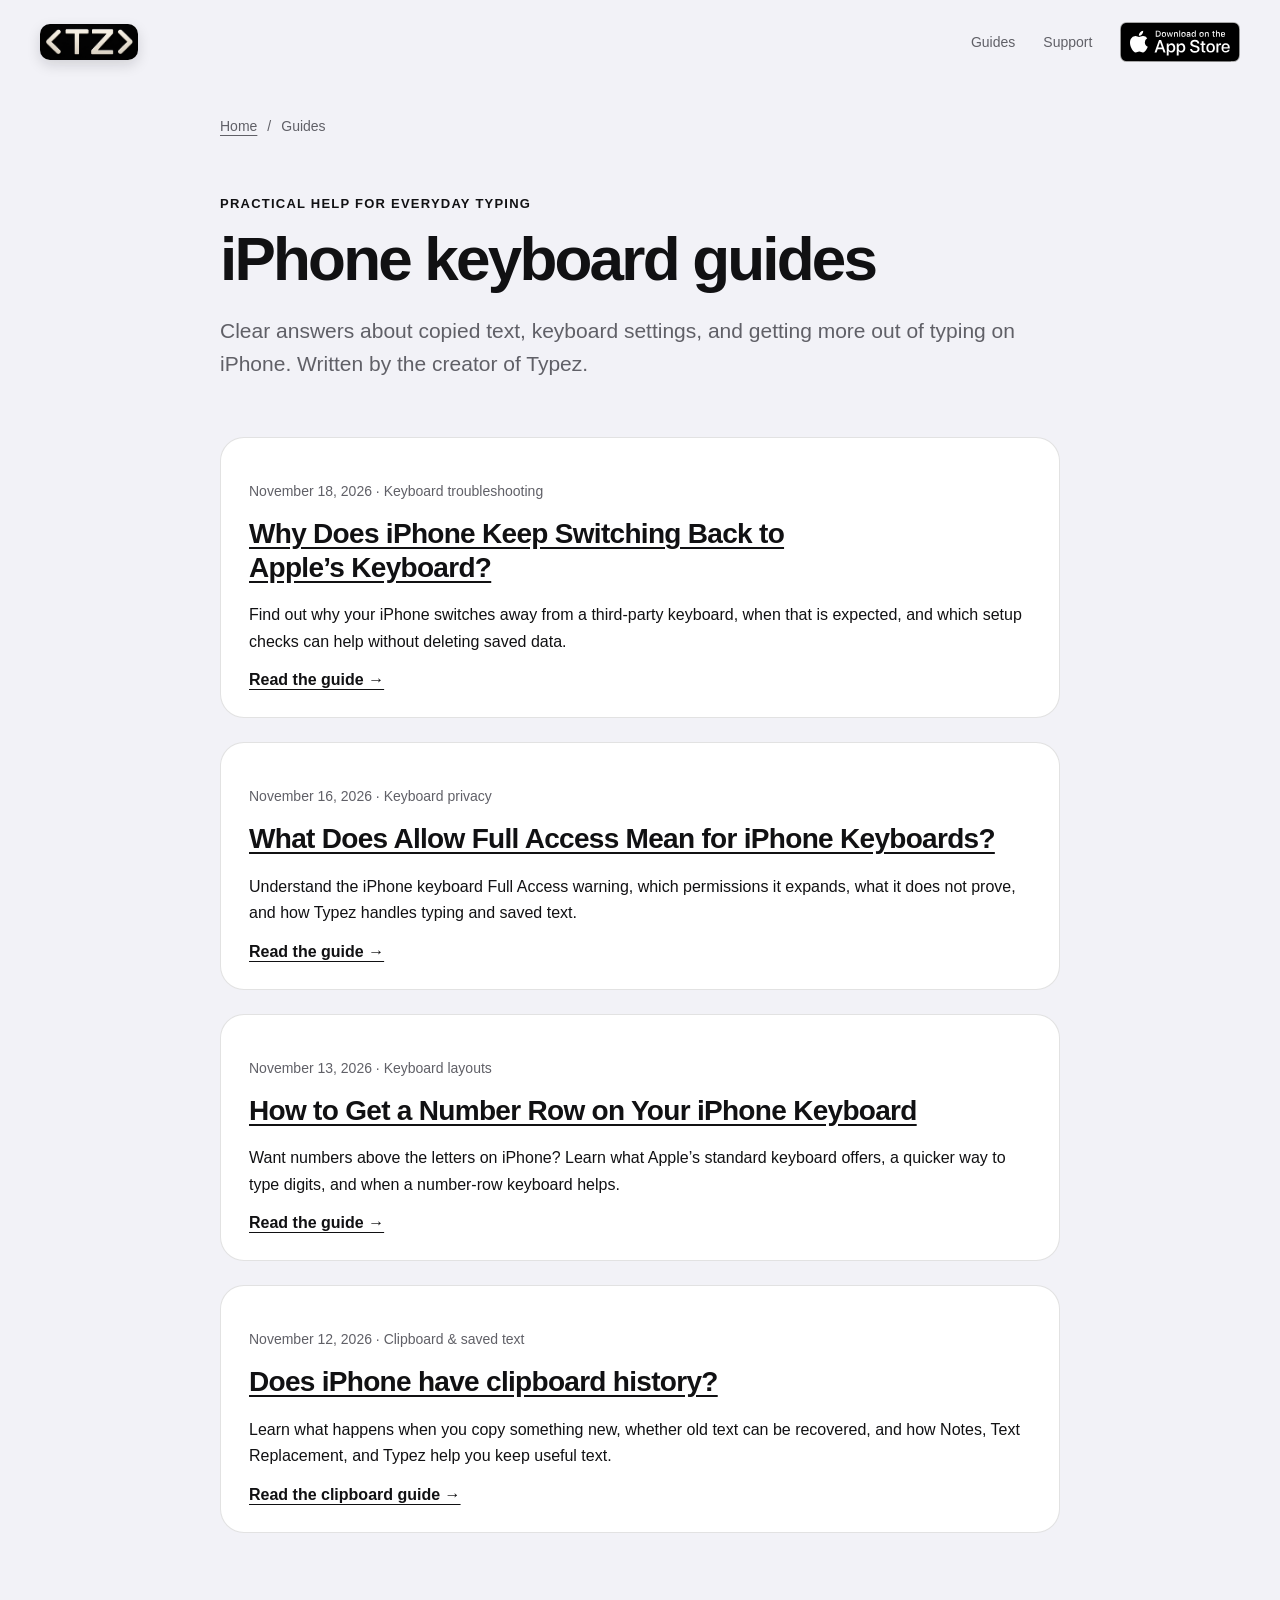
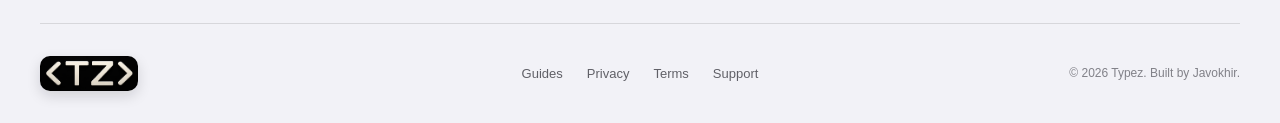
==== commit 24b1e068: "Use the official App Store download badge" ====
--- a/guides/index.html
+++ b/guides/index.html
@@ -16,8 +16,8 @@
     <meta name="theme-color" content="#f2f2f7" />
     <link rel="icon" type="image/png" href="/assets/typez-icon.png" />
     <link rel="apple-touch-icon" href="/assets/typez-icon.png" />
-    <link rel="stylesheet" href="/styles.css?v=8" />
-    <link rel="stylesheet" href="/guides.css?v=1" />
+    <link rel="stylesheet" href="/styles.css?v=9" />
+    <link rel="stylesheet" href="/guides.css?v=2" />
     <script type="application/ld+json">{
   "@context": "https://schema.org",
   "@type": "CollectionPage",
@@ -54,7 +54,9 @@
       <nav class="site-nav" aria-label="Main navigation">
         <a class="mobile-link" href="/guides/">Guides</a>
         <a href="/support">Support</a>
-        <a class="nav-cta" href="https://apps.apple.com/us/app/typez/id6805516315">Download on the App Store</a>
+        <a class="app-store-badge" href="https://apps.apple.com/us/app/typez/id6805516315">
+          <img src="/assets/download-on-the-app-store.svg" width="120" height="40" alt="Download on the App Store" />
+        </a>
       </nav>
     </header>
     <main id="main-content" class="guide-shell shell">
--- a/styles.css
+++ b/styles.css
@@ -93,8 +93,6 @@
   background: var(--ink);
   color: white;
   font-weight: 650;
-  text-align: center;
-  text-wrap: balance;
 }
 
 .site-nav .nav-cta:hover {
@@ -158,29 +156,23 @@
   margin-top: 34px;
 }
 
-.primary-button {
-  display: inline-grid;
-  min-height: 54px;
-  place-items: center;
-  padding: 0 22px;
-  border: 0;
-  border-radius: 15px;
-  background: var(--ink);
-  color: white;
-  font-family: inherit;
-  font-size: 15px;
-  font-weight: 680;
-  text-decoration: none;
-  cursor: pointer;
-  transition: background 160ms ease, transform 160ms ease;
-}
-
-.primary-button:hover {
-  background: #343438;
-  transform: translateY(-1px);
-}
-
-.primary-button:focus-visible {
+.app-store-badge {
+  display: inline-block;
+  border-radius: 9px;
+  vertical-align: middle;
+}
+
+.app-store-badge img {
+  display: block;
+  width: auto;
+  height: 54px;
+}
+
+.site-nav .app-store-badge img {
+  height: 40px;
+}
+
+.app-store-badge:focus-visible {
   outline: 2px solid var(--blue);
   outline-offset: 3px;
 }
@@ -853,6 +845,10 @@
     display: inline-grid;
   }
 
+  .site-nav > .app-store-badge {
+    display: block;
+  }
+
   .site-nav .nav-cta {
     min-height: 39px;
     padding-inline: 14px;
@@ -874,10 +870,6 @@
 
   .hero-actions {
     flex-direction: column;
-  }
-
-  .primary-button {
-    width: min(100%, 340px);
   }
 
   .demo-frame {
@@ -999,15 +991,12 @@
 
 @media (max-width: 400px) {
   .site-header .brand-logo {
-    width: 72px;
+    width: 68px;
   }
 
   .site-nav {
-    gap: 10px;
-  }
-
-  .site-nav .nav-cta {
-    padding: 5px 8px;
+    gap: 8px;
+    font-size: 13px;
   }
 }
 
--- a/guides.css
+++ b/guides.css
@@ -12,7 +12,7 @@
 .guide-body h3 { margin: 28px 0 12px; font-size: 22px; line-height: 1.3; }
 .guide-body p { margin: 16px 0; }
 .guide-body li + li { margin-top: 10px; }
-.guide-body a:not(.primary-button), .guide-card a { text-underline-offset: 4px; }
+.guide-body a, .guide-card a { text-underline-offset: 4px; }
 .guide-answer p { margin: 0; }
 .guide-toc { margin-top: 26px; }
 .guide-toc h2, .guide-cta h2 { margin: 0 0 16px; }
@@ -26,7 +26,7 @@
 .guide-table th, .guide-table td { padding: 16px; border-top: 1px solid var(--line); text-align: left; vertical-align: top; }
 .guide-table th { font-weight: 650; }
 .guide-cta { margin-top: 48px; }
-.guide-cta .primary-button { margin-top: 8px; text-decoration: none; }
+.guide-cta .app-store-badge { margin-top: 8px; }
 .guide-sources { font-size: 16px; color: var(--muted); }
 .guides-header { padding-block: 18px 36px; }
 .guide-card h2 { margin: 12px 0 18px; font-size: 28px; line-height: 1.2; letter-spacing: -0.025em; }
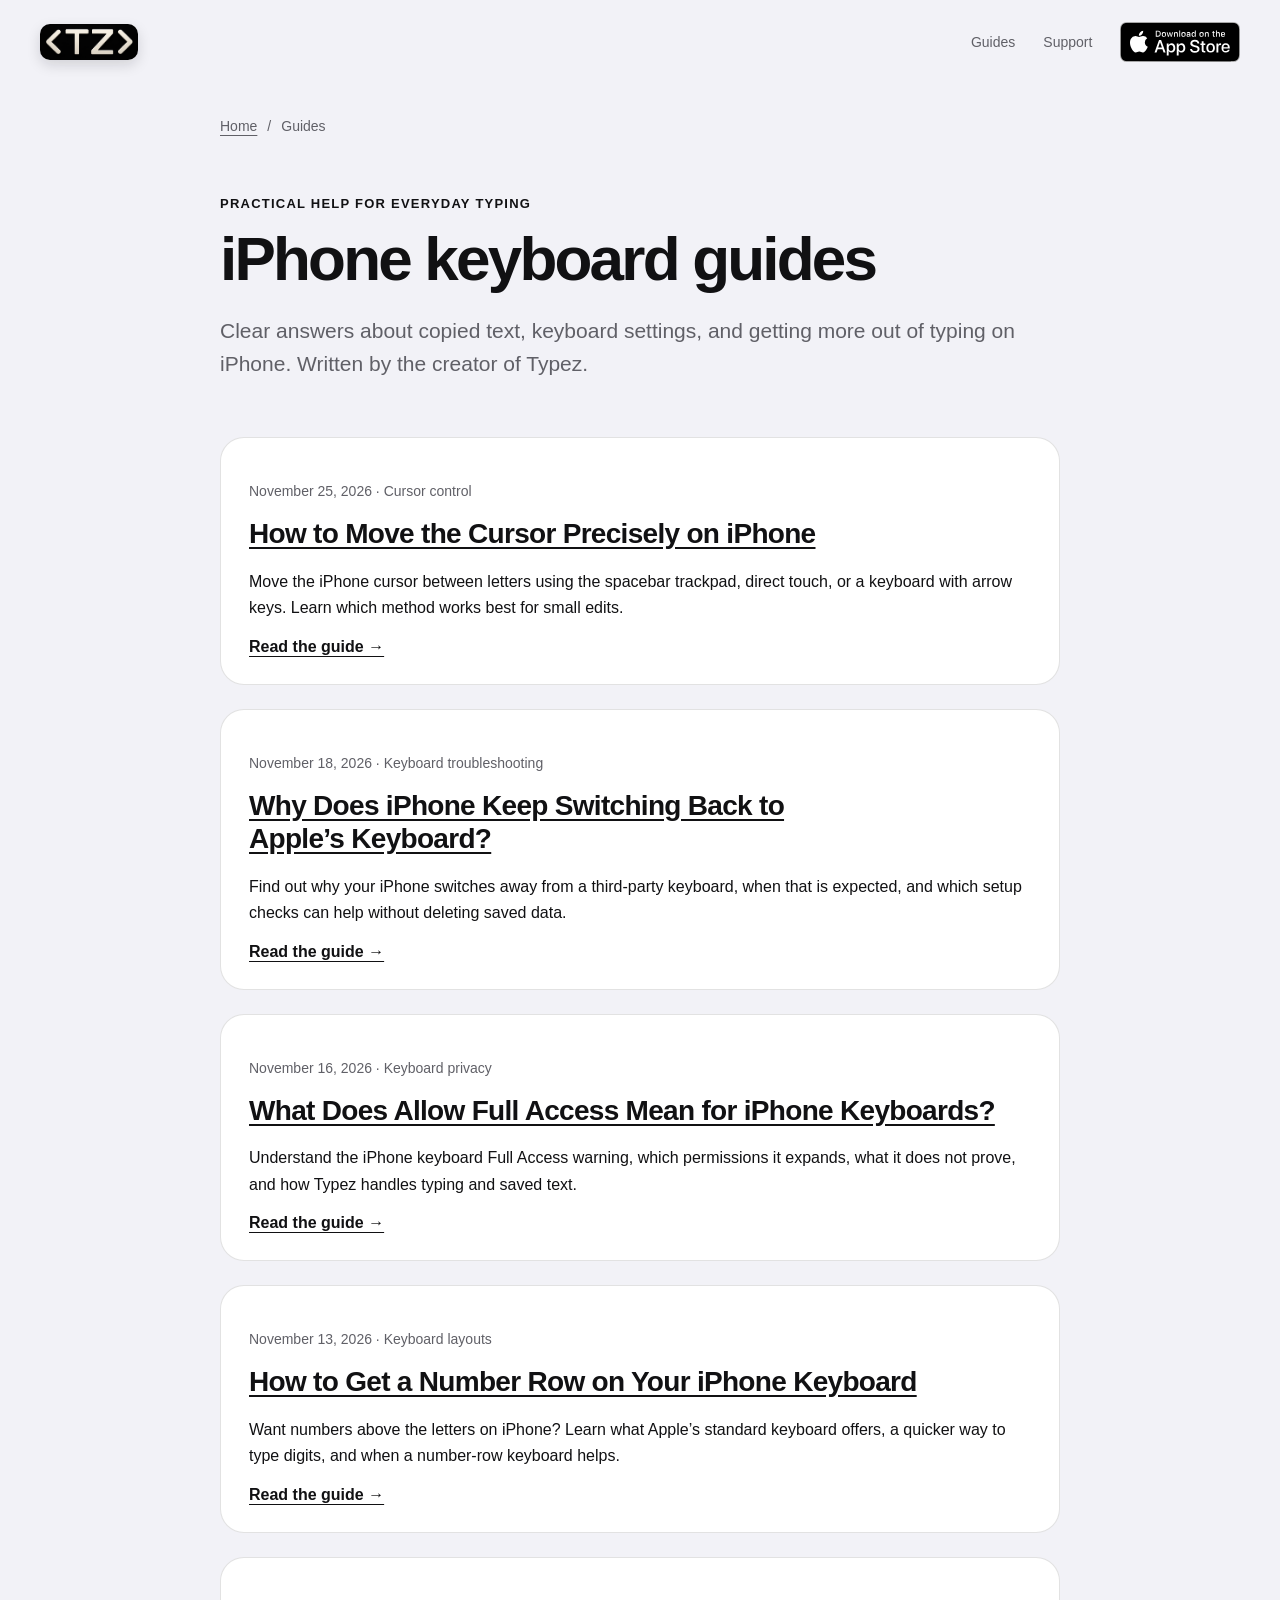
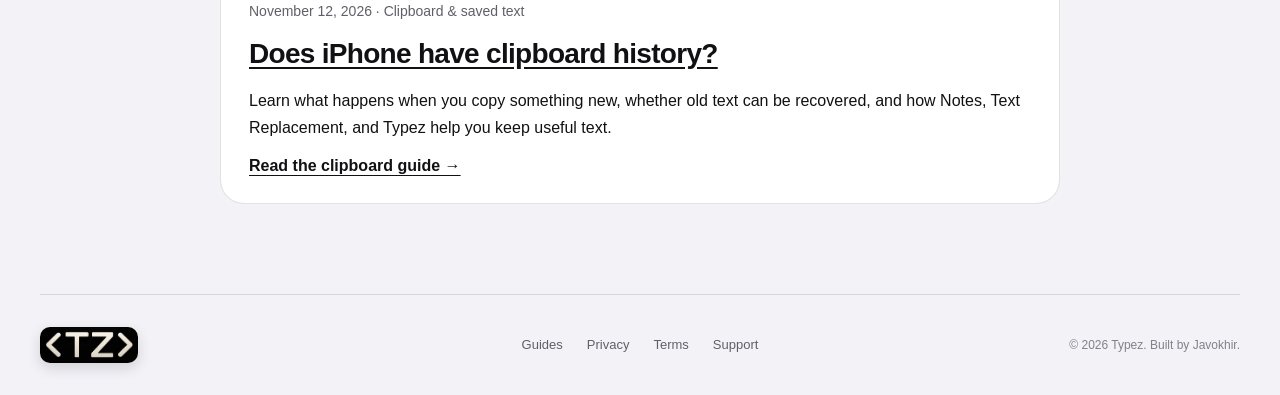
==== commit 4fbfec61: "Publish scheduled iPhone keyboard guide" ====
--- a/guides/index.html
+++ b/guides/index.html
@@ -43,6 +43,11 @@
       "@type": "Article",
       "headline": "Why Does iPhone Keep Switching Back to Apple’s Keyboard?",
       "url": "https://typez.app/guides/iphone-keeps-switching-keyboards/"
+    },
+    {
+      "@type": "Article",
+      "headline": "How to Move the Cursor Precisely on iPhone",
+      "url": "https://typez.app/guides/move-cursor-precisely-iphone/"
     }
   ]
 }</script>
@@ -63,6 +68,12 @@
       <nav class="breadcrumbs" aria-label="Breadcrumb"><a href="/">Home</a><span aria-hidden="true">/</span><span aria-current="page">Guides</span></nav>
       <header class="guides-header"><p class="eyebrow">Practical help for everyday typing</p><h1>iPhone keyboard guides</h1><p class="guide-deck">Clear answers about copied text, keyboard settings, and getting more out of typing on iPhone. Written by the creator of Typez.</p></header>
       <!-- GUIDE CARDS -->
+      <article class="guide-card">
+        <p class="guide-card-date"><time datetime="2026-11-25">November 25, 2026</time> · Cursor control</p>
+        <h2><a href="/guides/move-cursor-precisely-iphone/">How to Move the Cursor Precisely on iPhone</a></h2>
+        <p>Move the iPhone cursor between letters using the spacebar trackpad, direct touch, or a keyboard with arrow keys. Learn which method works best for small edits.</p>
+        <a class="guide-card-link" href="/guides/move-cursor-precisely-iphone/">Read the guide →</a>
+      </article>
       <article class="guide-card">
         <p class="guide-card-date"><time datetime="2026-11-18">November 18, 2026</time> · Keyboard troubleshooting</p>
         <h2><a href="/guides/iphone-keeps-switching-keyboards/">Why Does iPhone Keep Switching Back to Apple’s Keyboard?</a></h2>
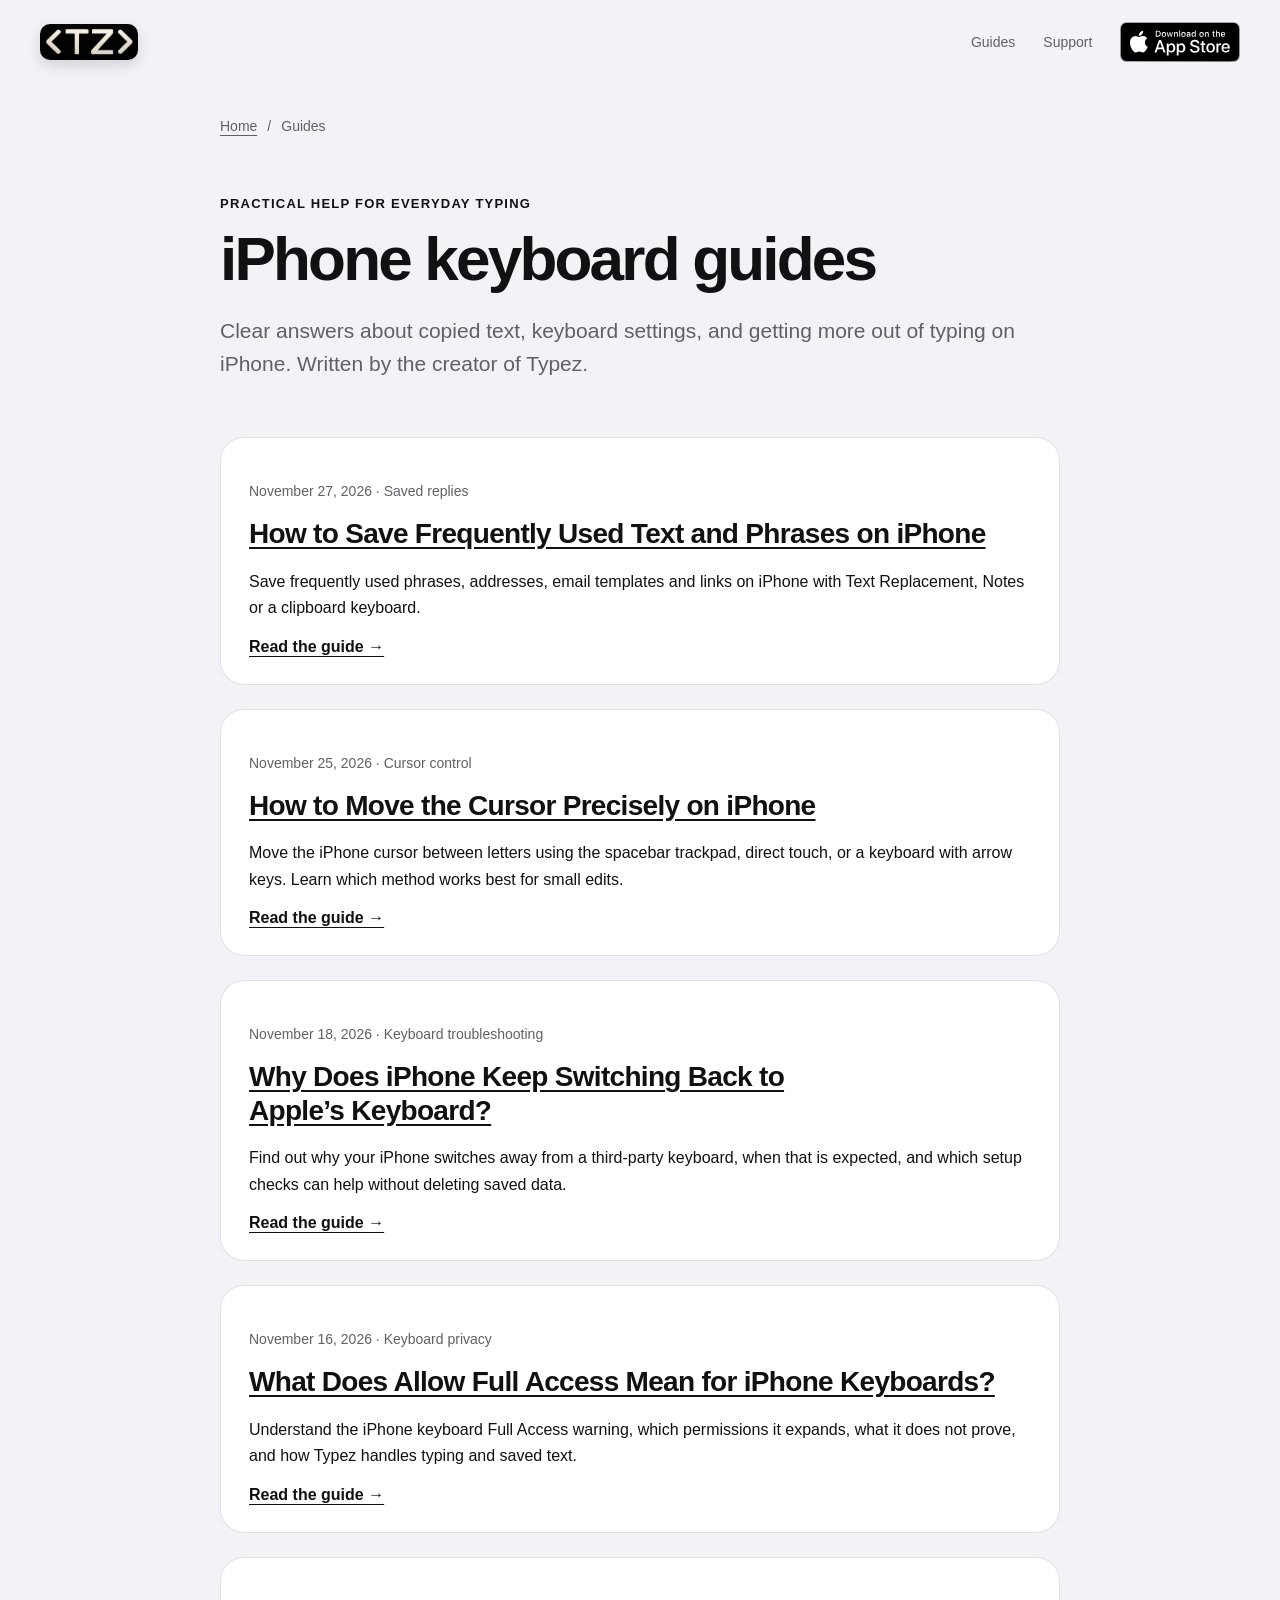
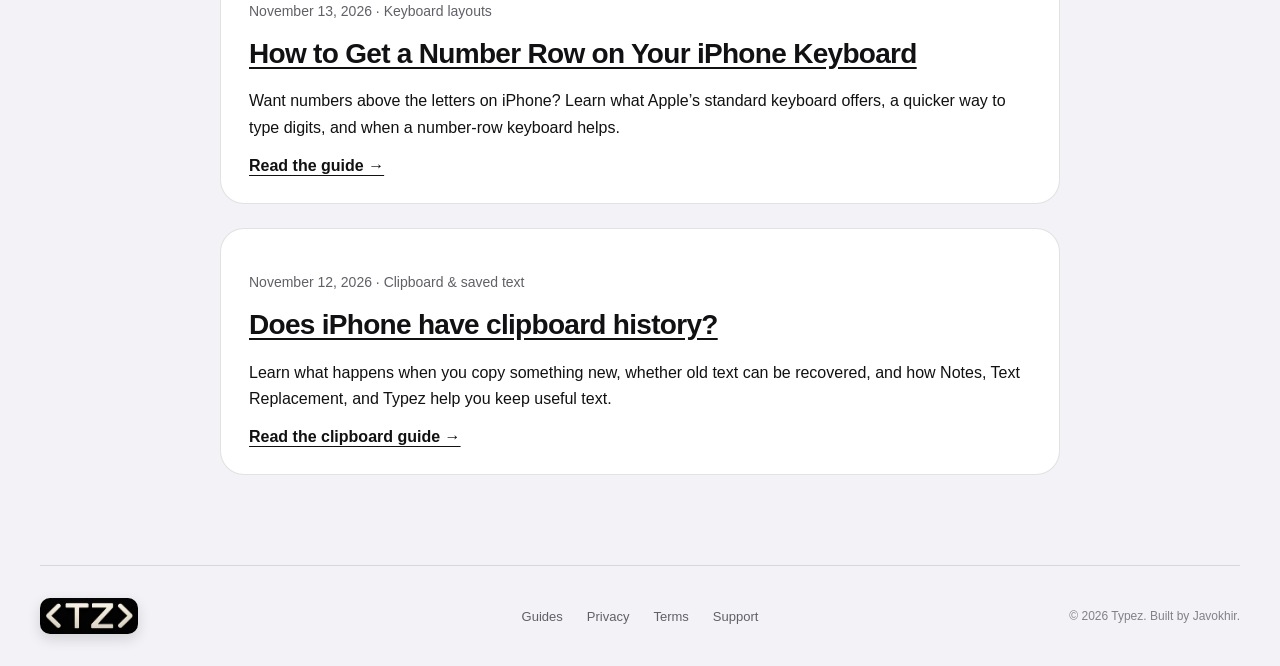
==== commit 0e07aacb: "Publish scheduled iPhone keyboard guide" ====
--- a/guides/index.html
+++ b/guides/index.html
@@ -48,6 +48,11 @@
       "@type": "Article",
       "headline": "How to Move the Cursor Precisely on iPhone",
       "url": "https://typez.app/guides/move-cursor-precisely-iphone/"
+    },
+    {
+      "@type": "Article",
+      "headline": "How to Save Frequently Used Text and Phrases on iPhone",
+      "url": "https://typez.app/guides/save-replies-iphone/"
     }
   ]
 }</script>
@@ -68,6 +73,12 @@
       <nav class="breadcrumbs" aria-label="Breadcrumb"><a href="/">Home</a><span aria-hidden="true">/</span><span aria-current="page">Guides</span></nav>
       <header class="guides-header"><p class="eyebrow">Practical help for everyday typing</p><h1>iPhone keyboard guides</h1><p class="guide-deck">Clear answers about copied text, keyboard settings, and getting more out of typing on iPhone. Written by the creator of Typez.</p></header>
       <!-- GUIDE CARDS -->
+      <article class="guide-card">
+        <p class="guide-card-date"><time datetime="2026-11-27">November 27, 2026</time> · Saved replies</p>
+        <h2><a href="/guides/save-replies-iphone/">How to Save Frequently Used Text and Phrases on iPhone</a></h2>
+        <p>Save frequently used phrases, addresses, email templates and links on iPhone with Text Replacement, Notes or a clipboard keyboard.</p>
+        <a class="guide-card-link" href="/guides/save-replies-iphone/">Read the guide →</a>
+      </article>
       <article class="guide-card">
         <p class="guide-card-date"><time datetime="2026-11-25">November 25, 2026</time> · Cursor control</p>
         <h2><a href="/guides/move-cursor-precisely-iphone/">How to Move the Cursor Precisely on iPhone</a></h2>
